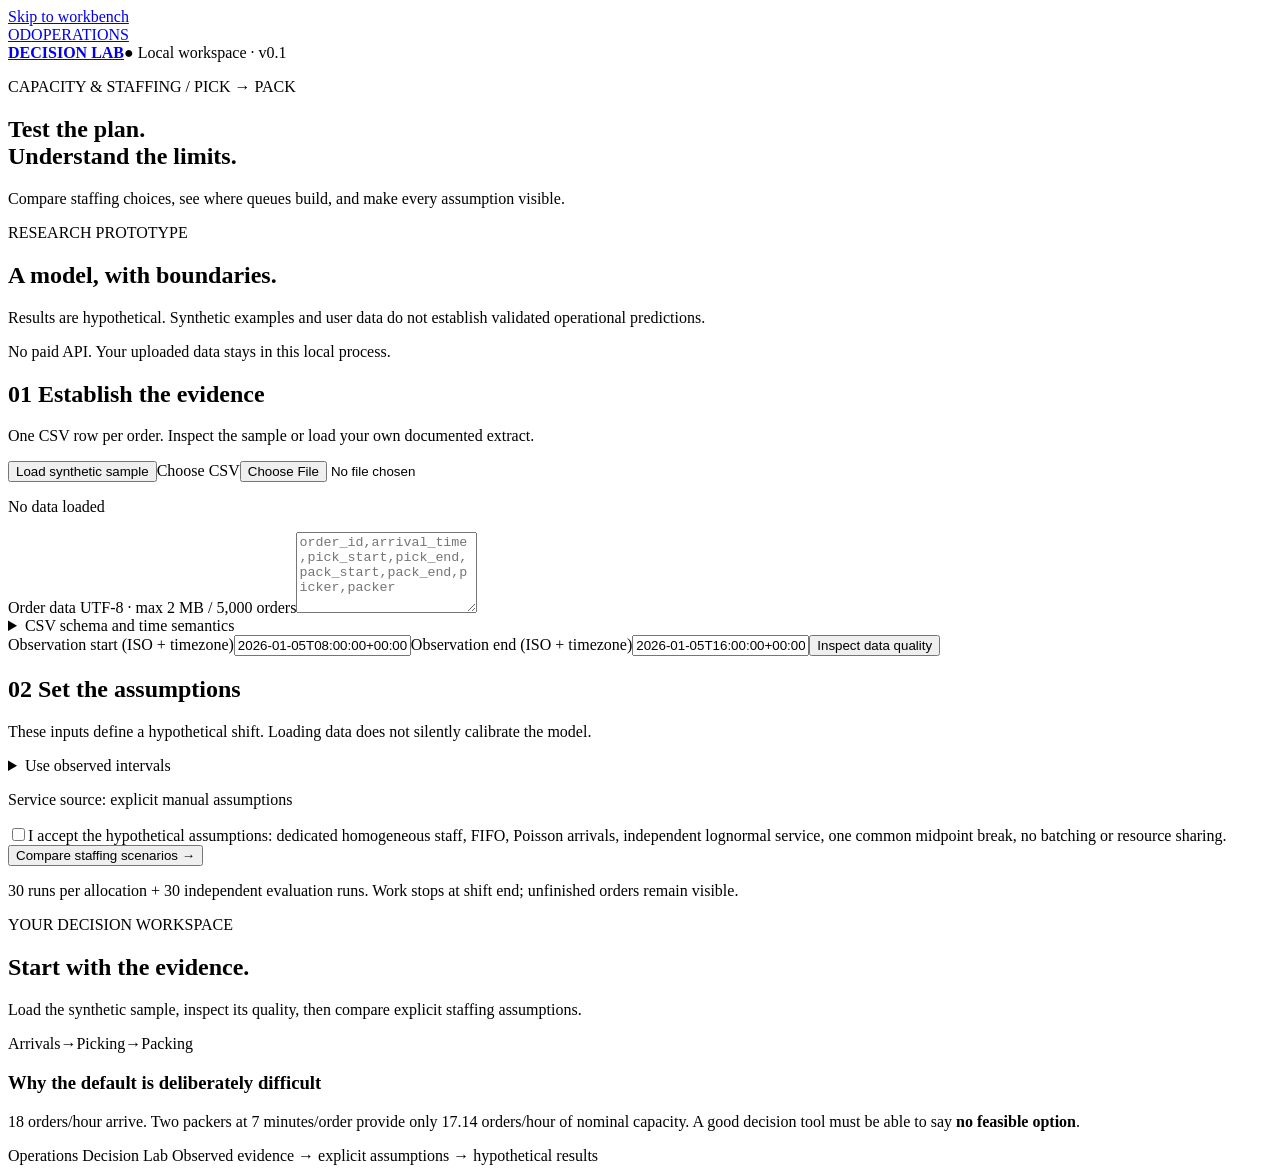
==== src/decision_lab/static/index.html @ 5a2299a5 "Build verified operations decision research prototype" ====
<!doctype html>
<html lang="en">
<head><meta charset="utf-8"><meta name="viewport" content="width=device-width, initial-scale=1">
<title>Operations Decision Lab</title><link rel="stylesheet" href="/static/style.css"><script src="/static/app.js" defer></script></head>
<body><a class="skip" href="#workspace">Skip to workbench</a>
<header><a class="brand" href="/" aria-label="Operations Decision Lab home"><span class="brand-icon">OD</span><span>OPERATIONS<br><b>DECISION LAB</b></span></a><span class="local"><span aria-hidden="true">●</span> Local workspace · v0.1</span></header>
<main id="workspace"><section class="intro"><div><p class="eyebrow">CAPACITY & STAFFING / PICK → PACK</p><h1>Test the plan.<br>Understand the limits.</h1><p class="lede">Compare staffing choices, see where queues build, and make every assumption visible.</p></div><aside class="notice"><span class="badge">RESEARCH PROTOTYPE</span><h2>A model, with boundaries.</h2><p>Results are hypothetical. Synthetic examples and user data do not establish validated operational predictions.</p><p>No paid API. Your uploaded data stays in this local process.</p></aside></section>
<div class="workbench"><aside class="controls"><section class="panel"><h2><span class="step">01</span> Establish the evidence</h2><p class="muted">One CSV row per order. Inspect the sample or load your own documented extract.</p><div class="button-row"><button id="sample" class="secondary">Load synthetic sample</button><label class="file-label" for="file">Choose CSV<input type="file" id="file" accept=".csv,text/csv"></label></div><p id="origin" class="small">No data loaded</p><label for="csv">Order data <span class="muted">UTF-8 · max 2 MB / 5,000 orders</span></label><textarea id="csv" rows="5" spellcheck="false" placeholder="order_id,arrival_time,pick_start,pick_end,pack_start,pack_end,picker,packer"></textarea><details><summary>CSV schema and time semantics</summary><p>Required headers: order_id, arrival_time, pick_start, pick_end, pack_start, pack_end. Optional: picker, packer. Use ISO timestamps with offsets, such as 2026-01-05T08:00:00+00:00. Arrival means release to picking. Blank incomplete stages are allowed; completion-only stages never become active service time.</p></details><label for="window_start">Observation start (ISO + timezone)</label><input id="window_start" type="text" value="2026-01-05T08:00:00+00:00"><label for="window_end">Observation end (ISO + timezone)</label><input id="window_end" type="text" value="2026-01-05T16:00:00+00:00"><button id="inspect" class="secondary wide">Inspect data quality</button><div id="quality" aria-live="polite"></div></section>
<section class="panel"><h2><span class="step">02</span> Set the assumptions</h2><p class="muted">These inputs define a hypothetical shift. Loading data does not silently calibrate the model.</p><form id="assumptions"><div class="fields" id="fields"></div><details><summary>Use observed intervals</summary><p>Only eligible complete data can supply means. You must confirm that the recorded intervals are uninterrupted active service. The arrival rate, variability, backlog and calendar still require your assumptions.</p><label class="check"><input id="active" type="checkbox">I confirm the recorded intervals represent uninterrupted active service.</label><button id="adopt" type="button" class="secondary">Adopt inspected service means</button></details><p id="service-source" class="small">Service source: explicit manual assumptions</p><label class="check"><input id="confirm" type="checkbox" required>I accept the hypothetical assumptions: dedicated homogeneous staff, FIFO, Poisson arrivals, independent lognormal service, one common midpoint break, no batching or resource sharing.</label><button id="compare" class="primary wide" type="submit">Compare staffing scenarios <span aria-hidden="true">→</span></button></form><p class="small">30 runs per allocation + 30 independent evaluation runs. Work stops at shift end; unfinished orders remain visible.</p></section></aside>
<section class="output" aria-label="Decision results"><div id="message" role="status" aria-live="polite"></div><div id="empty" class="empty panel"><span class="eyebrow">YOUR DECISION WORKSPACE</span><h2>Start with the evidence.</h2><p>Load the synthetic sample, inspect its quality, then compare explicit staffing assumptions.</p><div class="process"><span>Arrivals</span><b>→</b><span>Picking</span><b>→</b><span>Packing</span></div><div class="explain"><h3>Why the default is deliberately difficult</h3><p>18 orders/hour arrive. Two packers at 7 minutes/order provide only 17.14 orders/hour of nominal capacity. A good decision tool must be able to say <strong>no feasible option</strong>.</p></div></div>
<div id="results" hidden><section class="panel result-head"><span class="eyebrow">03 / DECISION REPORT</span><h2 id="decision"></h2><p id="decision-detail"></p><div class="button-row"><button id="export-json" class="secondary">Export reproducible JSON</button><button id="export-html" class="secondary">Export full HTML report</button></div><p class="small">Exports contain your submitted CSV. Review before sharing. Links last 10 minutes; compare again to refresh.</p></section><div id="metrics" class="metrics"></div><section class="panel"><div class="section-heading"><h2>Staffing comparison</h2><span class="badge">SELECTION RUNS</span></div><p class="muted">Every allocation within your worker limit. A passing screen is conditional on all model assumptions.</p><div class="table-scroll"><table id="scenario-table"><caption>Selection results: mean outcomes across 30 simulated shifts</caption><thead><tr><th>Pick / pack</th><th>Capacity / h</th><th>Payroll</th><th>Due SLA</th><th>Unfinished</th><th>Screen</th></tr></thead><tbody></tbody></table></div></section><section class="panel"><h2>Independent evaluation</h2><p id="evaluation-copy"></p><div id="evaluation"></div><p class="small" id="interval-copy"></p></section><section class="panel"><h2>Baseline process</h2><p id="baseline-copy"></p><div id="baseline"></div><p class="small">Utilization uses available worker time. Mean queue includes waiting during breaks. Initial backlog has no inferred prior age.</p></section><section class="panel"><h2>What if the assumptions move?</h2><p class="muted">The selected allocation stays fixed. Each stress test uses 30 separate replications.</p><div id="sensitivity"></div></section><section class="panel"><h2>Read the limits</h2><ul id="limits"></ul><p id="hash" class="small mono"></p></section></div></section></div></main><footer>Operations Decision Lab <span>Observed evidence → explicit assumptions → hypothetical results</span></footer></body></html>
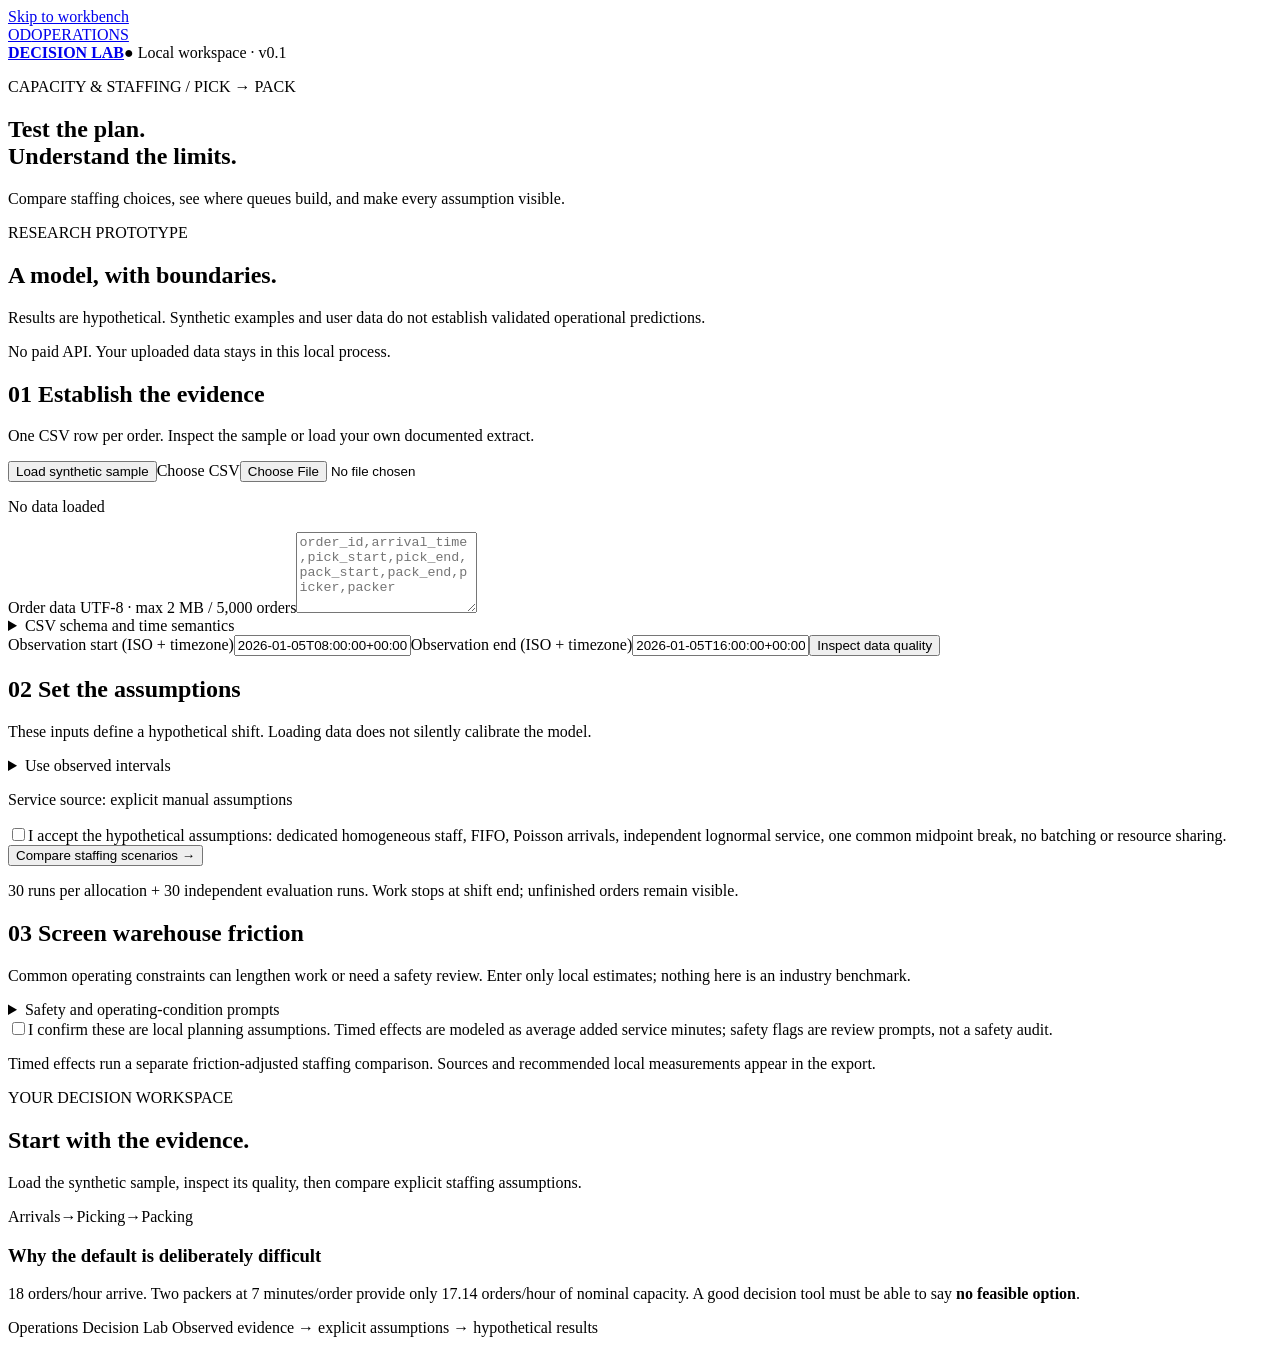
==== commit 329df00b: "Add warehouse friction planning screen" ====
--- a/src/decision_lab/static/index.html
+++ b/src/decision_lab/static/index.html
@@ -6,6 +6,7 @@
 <header><a class="brand" href="/" aria-label="Operations Decision Lab home"><span class="brand-icon">OD</span><span>OPERATIONS<br><b>DECISION LAB</b></span></a><span class="local"><span aria-hidden="true">●</span> Local workspace · v0.1</span></header>
 <main id="workspace"><section class="intro"><div><p class="eyebrow">CAPACITY & STAFFING / PICK → PACK</p><h1>Test the plan.<br>Understand the limits.</h1><p class="lede">Compare staffing choices, see where queues build, and make every assumption visible.</p></div><aside class="notice"><span class="badge">RESEARCH PROTOTYPE</span><h2>A model, with boundaries.</h2><p>Results are hypothetical. Synthetic examples and user data do not establish validated operational predictions.</p><p>No paid API. Your uploaded data stays in this local process.</p></aside></section>
 <div class="workbench"><aside class="controls"><section class="panel"><h2><span class="step">01</span> Establish the evidence</h2><p class="muted">One CSV row per order. Inspect the sample or load your own documented extract.</p><div class="button-row"><button id="sample" class="secondary">Load synthetic sample</button><label class="file-label" for="file">Choose CSV<input type="file" id="file" accept=".csv,text/csv"></label></div><p id="origin" class="small">No data loaded</p><label for="csv">Order data <span class="muted">UTF-8 · max 2 MB / 5,000 orders</span></label><textarea id="csv" rows="5" spellcheck="false" placeholder="order_id,arrival_time,pick_start,pick_end,pack_start,pack_end,picker,packer"></textarea><details><summary>CSV schema and time semantics</summary><p>Required headers: order_id, arrival_time, pick_start, pick_end, pack_start, pack_end. Optional: picker, packer. Use ISO timestamps with offsets, such as 2026-01-05T08:00:00+00:00. Arrival means release to picking. Blank incomplete stages are allowed; completion-only stages never become active service time.</p></details><label for="window_start">Observation start (ISO + timezone)</label><input id="window_start" type="text" value="2026-01-05T08:00:00+00:00"><label for="window_end">Observation end (ISO + timezone)</label><input id="window_end" type="text" value="2026-01-05T16:00:00+00:00"><button id="inspect" class="secondary wide">Inspect data quality</button><div id="quality" aria-live="polite"></div></section>
-<section class="panel"><h2><span class="step">02</span> Set the assumptions</h2><p class="muted">These inputs define a hypothetical shift. Loading data does not silently calibrate the model.</p><form id="assumptions"><div class="fields" id="fields"></div><details><summary>Use observed intervals</summary><p>Only eligible complete data can supply means. You must confirm that the recorded intervals are uninterrupted active service. The arrival rate, variability, backlog and calendar still require your assumptions.</p><label class="check"><input id="active" type="checkbox">I confirm the recorded intervals represent uninterrupted active service.</label><button id="adopt" type="button" class="secondary">Adopt inspected service means</button></details><p id="service-source" class="small">Service source: explicit manual assumptions</p><label class="check"><input id="confirm" type="checkbox" required>I accept the hypothetical assumptions: dedicated homogeneous staff, FIFO, Poisson arrivals, independent lognormal service, one common midpoint break, no batching or resource sharing.</label><button id="compare" class="primary wide" type="submit">Compare staffing scenarios <span aria-hidden="true">→</span></button></form><p class="small">30 runs per allocation + 30 independent evaluation runs. Work stops at shift end; unfinished orders remain visible.</p></section></aside>
+<section class="panel"><h2><span class="step">02</span> Set the assumptions</h2><p class="muted">These inputs define a hypothetical shift. Loading data does not silently calibrate the model.</p><form id="assumptions"><div class="fields" id="fields"></div><details><summary>Use observed intervals</summary><p>Only eligible complete data can supply means. You must confirm that the recorded intervals are uninterrupted active service. The arrival rate, variability, backlog and calendar still require your assumptions.</p><label class="check"><input id="active" type="checkbox">I confirm the recorded intervals represent uninterrupted active service.</label><button id="adopt" type="button" class="secondary">Adopt inspected service means</button></details><p id="service-source" class="small">Service source: explicit manual assumptions</p><label class="check"><input id="confirm" type="checkbox" required>I accept the hypothetical assumptions: dedicated homogeneous staff, FIFO, Poisson arrivals, independent lognormal service, one common midpoint break, no batching or resource sharing.</label><button id="compare" class="primary wide" type="submit">Compare staffing scenarios <span aria-hidden="true">→</span></button></form><p class="small">30 runs per allocation + 30 independent evaluation runs. Work stops at shift end; unfinished orders remain visible.</p></section>
+<section class="panel"><h2><span class="step">03</span> Screen warehouse friction</h2><p class="muted">Common operating constraints can lengthen work or need a safety review. Enter only local estimates; nothing here is an industry benchmark.</p><div class="fields" id="friction-fields"></div><details><summary>Safety and operating-condition prompts</summary><p>These flags never create a productivity estimate. They add review prompts to the report.</p><label class="check"><input id="manual_handling_risk" type="checkbox">Repetitive/manual handling, awkward reach or heavy lifts observed</label><label class="check"><input id="vehicle_pedestrian_interaction" type="checkbox">People and powered equipment share work or travel areas</label><label class="check"><input id="aisle_or_storage_obstruction" type="checkbox">Blocked aisles, floor defects, rack/storage or clearance concerns observed</label></details><label class="check"><input id="friction-confirm" type="checkbox">I confirm these are local planning assumptions. Timed effects are modeled as average added service minutes; safety flags are review prompts, not a safety audit.</label><p class="small">Timed effects run a separate friction-adjusted staffing comparison. Sources and recommended local measurements appear in the export.</p></section></aside>
 <section class="output" aria-label="Decision results"><div id="message" role="status" aria-live="polite"></div><div id="empty" class="empty panel"><span class="eyebrow">YOUR DECISION WORKSPACE</span><h2>Start with the evidence.</h2><p>Load the synthetic sample, inspect its quality, then compare explicit staffing assumptions.</p><div class="process"><span>Arrivals</span><b>→</b><span>Picking</span><b>→</b><span>Packing</span></div><div class="explain"><h3>Why the default is deliberately difficult</h3><p>18 orders/hour arrive. Two packers at 7 minutes/order provide only 17.14 orders/hour of nominal capacity. A good decision tool must be able to say <strong>no feasible option</strong>.</p></div></div>
-<div id="results" hidden><section class="panel result-head"><span class="eyebrow">03 / DECISION REPORT</span><h2 id="decision"></h2><p id="decision-detail"></p><div class="button-row"><button id="export-json" class="secondary">Export reproducible JSON</button><button id="export-html" class="secondary">Export full HTML report</button></div><p class="small">Exports contain your submitted CSV. Review before sharing. Links last 10 minutes; compare again to refresh.</p></section><div id="metrics" class="metrics"></div><section class="panel"><div class="section-heading"><h2>Staffing comparison</h2><span class="badge">SELECTION RUNS</span></div><p class="muted">Every allocation within your worker limit. A passing screen is conditional on all model assumptions.</p><div class="table-scroll"><table id="scenario-table"><caption>Selection results: mean outcomes across 30 simulated shifts</caption><thead><tr><th>Pick / pack</th><th>Capacity / h</th><th>Payroll</th><th>Due SLA</th><th>Unfinished</th><th>Screen</th></tr></thead><tbody></tbody></table></div></section><section class="panel"><h2>Independent evaluation</h2><p id="evaluation-copy"></p><div id="evaluation"></div><p class="small" id="interval-copy"></p></section><section class="panel"><h2>Baseline process</h2><p id="baseline-copy"></p><div id="baseline"></div><p class="small">Utilization uses available worker time. Mean queue includes waiting during breaks. Initial backlog has no inferred prior age.</p></section><section class="panel"><h2>What if the assumptions move?</h2><p class="muted">The selected allocation stays fixed. Each stress test uses 30 separate replications.</p><div id="sensitivity"></div></section><section class="panel"><h2>Read the limits</h2><ul id="limits"></ul><p id="hash" class="small mono"></p></section></div></section></div></main><footer>Operations Decision Lab <span>Observed evidence → explicit assumptions → hypothetical results</span></footer></body></html>
+<div id="results" hidden><section class="panel result-head"><span class="eyebrow">04 / DECISION REPORT</span><h2 id="decision"></h2><p id="decision-detail"></p><div class="button-row"><button id="export-json" class="secondary">Export reproducible JSON</button><button id="export-html" class="secondary">Export full HTML report</button></div><p class="small">Exports contain your submitted CSV. Review before sharing. Links last 10 minutes; compare again to refresh.</p></section><div id="metrics" class="metrics"></div><section class="panel"><div class="section-heading"><h2>Staffing comparison</h2><span class="badge">SELECTION RUNS</span></div><p class="muted">Every allocation within your worker limit. A passing screen is conditional on all model assumptions.</p><div class="table-scroll"><table id="scenario-table"><caption>Selection results: mean outcomes across 30 simulated shifts</caption><thead><tr><th>Pick / pack</th><th>Capacity / h</th><th>Payroll</th><th>Due SLA</th><th>Unfinished</th><th>Screen</th></tr></thead><tbody></tbody></table></div></section><section class="panel"><h2>Independent evaluation</h2><p id="evaluation-copy"></p><div id="evaluation"></div><p class="small" id="interval-copy"></p></section><section class="panel"><h2>Baseline process</h2><p id="baseline-copy"></p><div id="baseline"></div><p class="small">Utilization uses available worker time. Mean queue includes waiting during breaks. Initial backlog has no inferred prior age.</p></section><section class="panel"><h2>What if the assumptions move?</h2><p class="muted">The selected allocation stays fixed. Each stress test uses 30 separate replications.</p><div id="sensitivity"></div></section><section class="panel"><h2>Warehouse friction screen</h2><p id="friction-method" class="muted"></p><div id="friction-summary"></div><h3>Safety review prompts</h3><ul id="friction-safety"></ul><h3>Local follow-up</h3><ul id="friction-actions"></ul><p class="small">Research context: <span id="friction-sources"></span></p></section><section class="panel"><h2>Read the limits</h2><ul id="limits"></ul><p id="hash" class="small mono"></p></section></div></section></div></main><footer>Operations Decision Lab <span>Observed evidence → explicit assumptions → hypothetical results</span></footer></body></html>
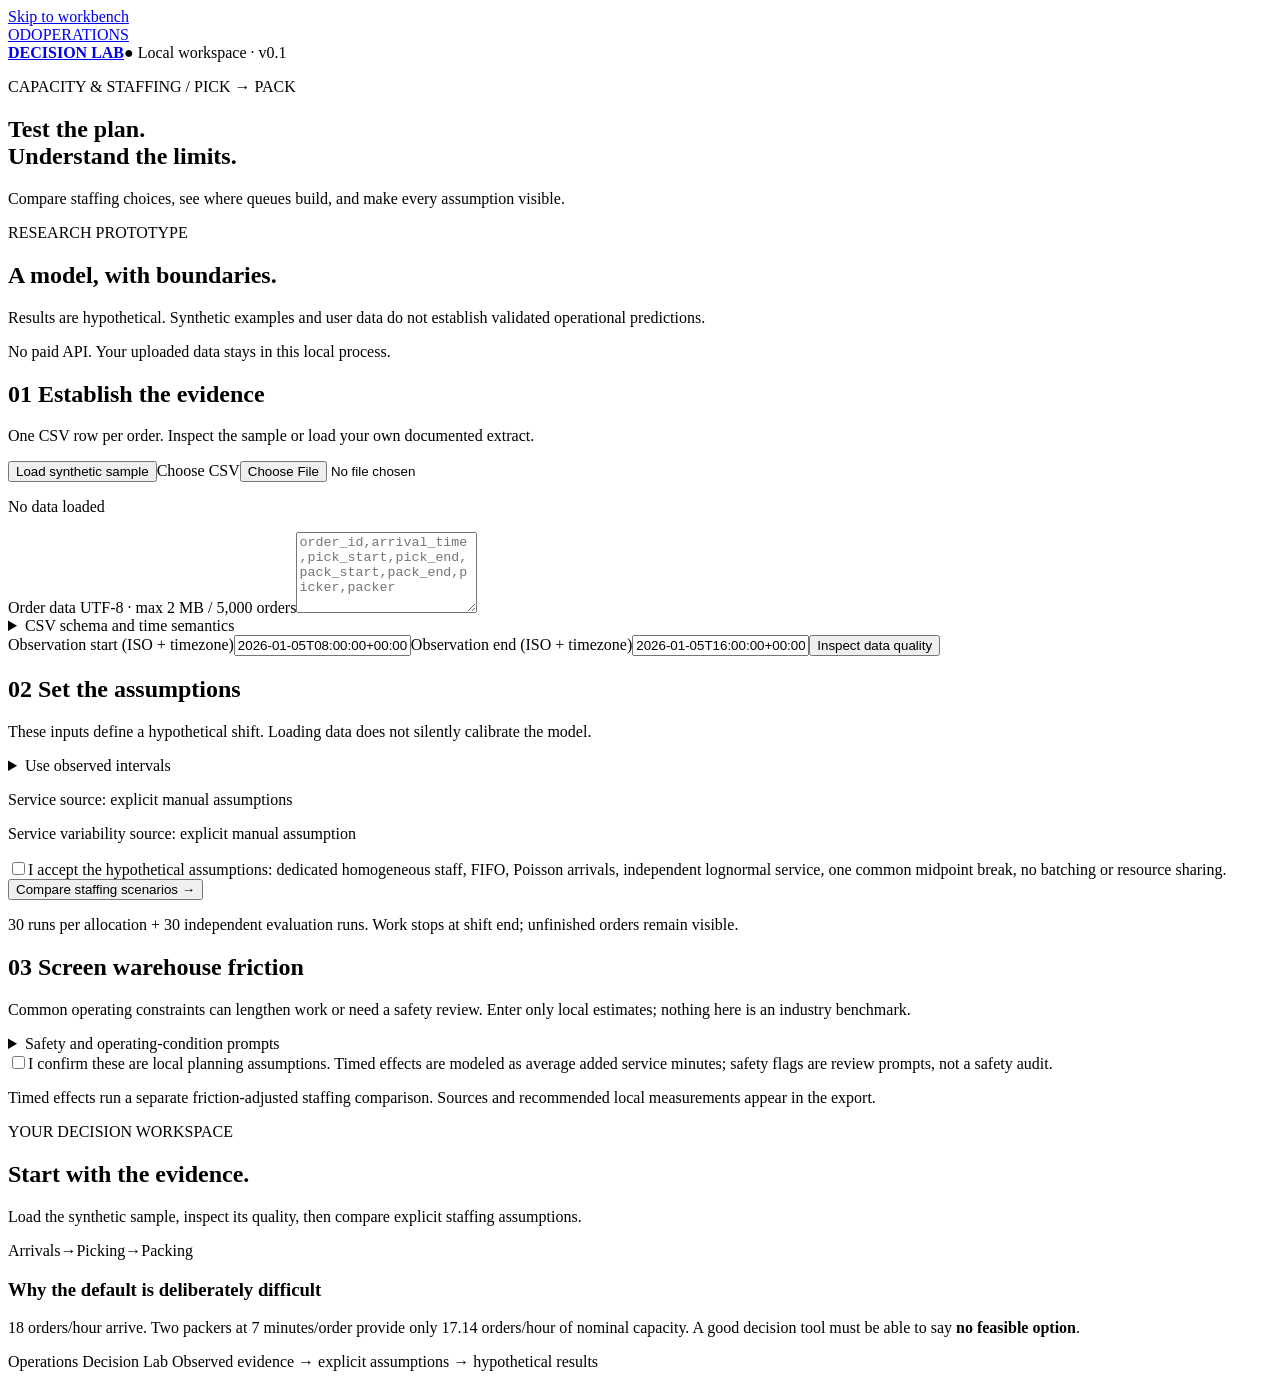
==== commit bbcbe2f6: "Add observed interval profiles" ====
--- a/src/decision_lab/static/index.html
+++ b/src/decision_lab/static/index.html
@@ -6,7 +6,7 @@
 <header><a class="brand" href="/" aria-label="Operations Decision Lab home"><span class="brand-icon">OD</span><span>OPERATIONS<br><b>DECISION LAB</b></span></a><span class="local"><span aria-hidden="true">●</span> Local workspace · v0.1</span></header>
 <main id="workspace"><section class="intro"><div><p class="eyebrow">CAPACITY & STAFFING / PICK → PACK</p><h1>Test the plan.<br>Understand the limits.</h1><p class="lede">Compare staffing choices, see where queues build, and make every assumption visible.</p></div><aside class="notice"><span class="badge">RESEARCH PROTOTYPE</span><h2>A model, with boundaries.</h2><p>Results are hypothetical. Synthetic examples and user data do not establish validated operational predictions.</p><p>No paid API. Your uploaded data stays in this local process.</p></aside></section>
 <div class="workbench"><aside class="controls"><section class="panel"><h2><span class="step">01</span> Establish the evidence</h2><p class="muted">One CSV row per order. Inspect the sample or load your own documented extract.</p><div class="button-row"><button id="sample" class="secondary">Load synthetic sample</button><label class="file-label" for="file">Choose CSV<input type="file" id="file" accept=".csv,text/csv"></label></div><p id="origin" class="small">No data loaded</p><label for="csv">Order data <span class="muted">UTF-8 · max 2 MB / 5,000 orders</span></label><textarea id="csv" rows="5" spellcheck="false" placeholder="order_id,arrival_time,pick_start,pick_end,pack_start,pack_end,picker,packer"></textarea><details><summary>CSV schema and time semantics</summary><p>Required headers: order_id, arrival_time, pick_start, pick_end, pack_start, pack_end. Optional: picker, packer. Use ISO timestamps with offsets, such as 2026-01-05T08:00:00+00:00. Arrival means release to picking. Blank incomplete stages are allowed; completion-only stages never become active service time.</p></details><label for="window_start">Observation start (ISO + timezone)</label><input id="window_start" type="text" value="2026-01-05T08:00:00+00:00"><label for="window_end">Observation end (ISO + timezone)</label><input id="window_end" type="text" value="2026-01-05T16:00:00+00:00"><button id="inspect" class="secondary wide">Inspect data quality</button><div id="quality" aria-live="polite"></div></section>
-<section class="panel"><h2><span class="step">02</span> Set the assumptions</h2><p class="muted">These inputs define a hypothetical shift. Loading data does not silently calibrate the model.</p><form id="assumptions"><div class="fields" id="fields"></div><details><summary>Use observed intervals</summary><p>Only eligible complete data can supply means. You must confirm that the recorded intervals are uninterrupted active service. The arrival rate, variability, backlog and calendar still require your assumptions.</p><label class="check"><input id="active" type="checkbox">I confirm the recorded intervals represent uninterrupted active service.</label><button id="adopt" type="button" class="secondary">Adopt inspected service means</button></details><p id="service-source" class="small">Service source: explicit manual assumptions</p><label class="check"><input id="confirm" type="checkbox" required>I accept the hypothetical assumptions: dedicated homogeneous staff, FIFO, Poisson arrivals, independent lognormal service, one common midpoint break, no batching or resource sharing.</label><button id="compare" class="primary wide" type="submit">Compare staffing scenarios <span aria-hidden="true">→</span></button></form><p class="small">30 runs per allocation + 30 independent evaluation runs. Work stops at shift end; unfinished orders remain visible.</p></section>
+<section class="panel"><h2><span class="step">02</span> Set the assumptions</h2><p class="muted">These inputs define a hypothetical shift. Loading data does not silently calibrate the model.</p><form id="assumptions"><div class="fields" id="fields"></div><details><summary>Use observed intervals</summary><p>Only eligible complete data can supply means or a conservative common service CV. You must confirm that the recorded intervals are uninterrupted active service. The arrival rate, backlog and calendar still require your assumptions.</p><label class="check"><input id="active" type="checkbox">I confirm the recorded intervals represent uninterrupted active service.</label><div class="button-row"><button id="adopt" type="button" class="secondary">Adopt inspected service means</button><button id="adopt-cv" type="button" class="secondary">Adopt conservative observed CV</button></div></details><p id="service-source" class="small">Service source: explicit manual assumptions</p><p id="variability-source" class="small">Service variability source: explicit manual assumption</p><label class="check"><input id="confirm" type="checkbox" required>I accept the hypothetical assumptions: dedicated homogeneous staff, FIFO, Poisson arrivals, independent lognormal service, one common midpoint break, no batching or resource sharing.</label><button id="compare" class="primary wide" type="submit">Compare staffing scenarios <span aria-hidden="true">→</span></button></form><p class="small">30 runs per allocation + 30 independent evaluation runs. Work stops at shift end; unfinished orders remain visible.</p></section>
 <section class="panel"><h2><span class="step">03</span> Screen warehouse friction</h2><p class="muted">Common operating constraints can lengthen work or need a safety review. Enter only local estimates; nothing here is an industry benchmark.</p><div class="fields" id="friction-fields"></div><details><summary>Safety and operating-condition prompts</summary><p>These flags never create a productivity estimate. They add review prompts to the report.</p><label class="check"><input id="manual_handling_risk" type="checkbox">Repetitive/manual handling, awkward reach or heavy lifts observed</label><label class="check"><input id="vehicle_pedestrian_interaction" type="checkbox">People and powered equipment share work or travel areas</label><label class="check"><input id="aisle_or_storage_obstruction" type="checkbox">Blocked aisles, floor defects, rack/storage or clearance concerns observed</label></details><label class="check"><input id="friction-confirm" type="checkbox">I confirm these are local planning assumptions. Timed effects are modeled as average added service minutes; safety flags are review prompts, not a safety audit.</label><p class="small">Timed effects run a separate friction-adjusted staffing comparison. Sources and recommended local measurements appear in the export.</p></section></aside>
 <section class="output" aria-label="Decision results"><div id="message" role="status" aria-live="polite"></div><div id="empty" class="empty panel"><span class="eyebrow">YOUR DECISION WORKSPACE</span><h2>Start with the evidence.</h2><p>Load the synthetic sample, inspect its quality, then compare explicit staffing assumptions.</p><div class="process"><span>Arrivals</span><b>→</b><span>Picking</span><b>→</b><span>Packing</span></div><div class="explain"><h3>Why the default is deliberately difficult</h3><p>18 orders/hour arrive. Two packers at 7 minutes/order provide only 17.14 orders/hour of nominal capacity. A good decision tool must be able to say <strong>no feasible option</strong>.</p></div></div>
 <div id="results" hidden><section class="panel result-head"><span class="eyebrow">04 / DECISION REPORT</span><h2 id="decision"></h2><p id="decision-detail"></p><div class="button-row"><button id="export-json" class="secondary">Export reproducible JSON</button><button id="export-html" class="secondary">Export full HTML report</button></div><p class="small">Exports contain your submitted CSV. Review before sharing. Links last 10 minutes; compare again to refresh.</p></section><div id="metrics" class="metrics"></div><section class="panel"><div class="section-heading"><h2>Staffing comparison</h2><span class="badge">SELECTION RUNS</span></div><p class="muted">Every allocation within your worker limit. A passing screen is conditional on all model assumptions.</p><div class="table-scroll"><table id="scenario-table"><caption>Selection results: mean outcomes across 30 simulated shifts</caption><thead><tr><th>Pick / pack</th><th>Capacity / h</th><th>Payroll</th><th>Due SLA</th><th>Unfinished</th><th>Screen</th></tr></thead><tbody></tbody></table></div></section><section class="panel"><h2>Independent evaluation</h2><p id="evaluation-copy"></p><div id="evaluation"></div><p class="small" id="interval-copy"></p></section><section class="panel"><h2>Baseline process</h2><p id="baseline-copy"></p><div id="baseline"></div><p class="small">Utilization uses available worker time. Mean queue includes waiting during breaks. Initial backlog has no inferred prior age.</p></section><section class="panel"><h2>What if the assumptions move?</h2><p class="muted">The selected allocation stays fixed. Each stress test uses 30 separate replications.</p><div id="sensitivity"></div></section><section class="panel"><h2>Warehouse friction screen</h2><p id="friction-method" class="muted"></p><div id="friction-summary"></div><h3>Safety review prompts</h3><ul id="friction-safety"></ul><h3>Local follow-up</h3><ul id="friction-actions"></ul><p class="small">Research context: <span id="friction-sources"></span></p></section><section class="panel"><h2>Read the limits</h2><ul id="limits"></ul><p id="hash" class="small mono"></p></section></div></section></div></main><footer>Operations Decision Lab <span>Observed evidence → explicit assumptions → hypothetical results</span></footer></body></html>
